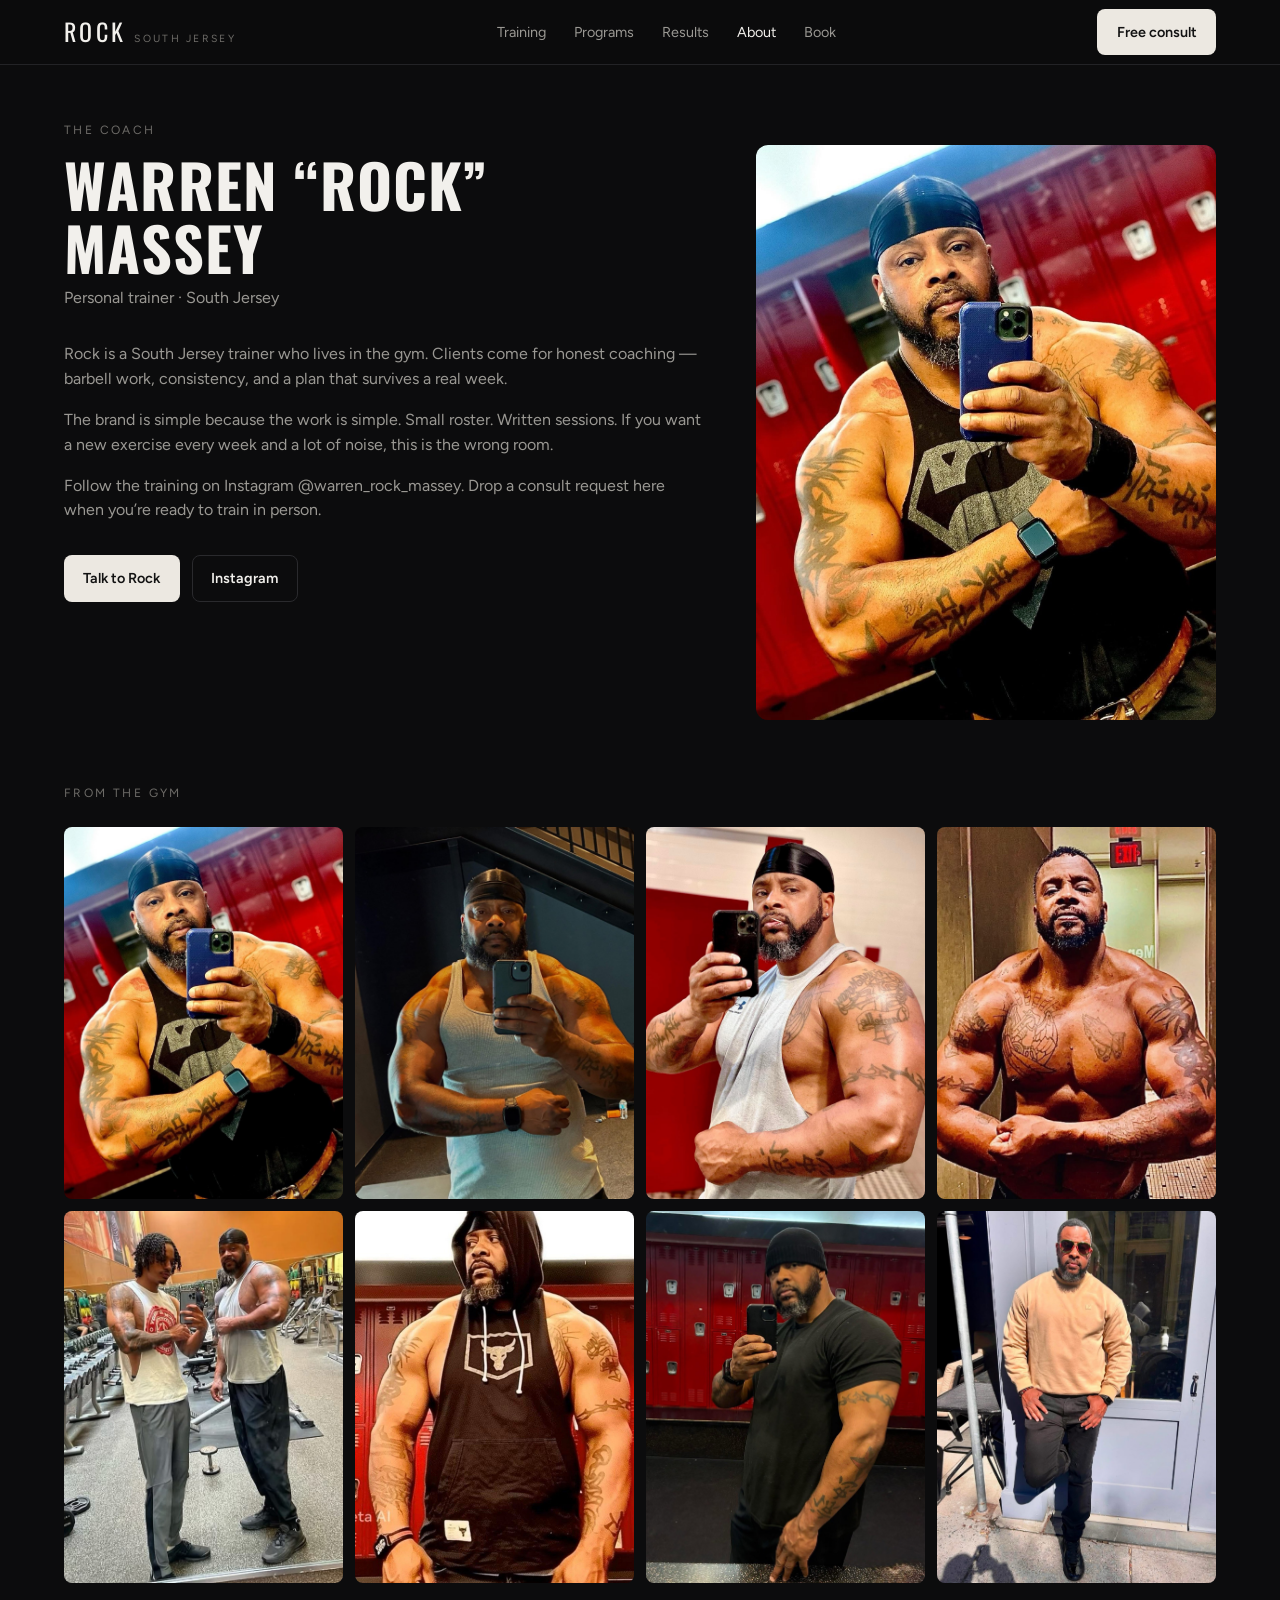
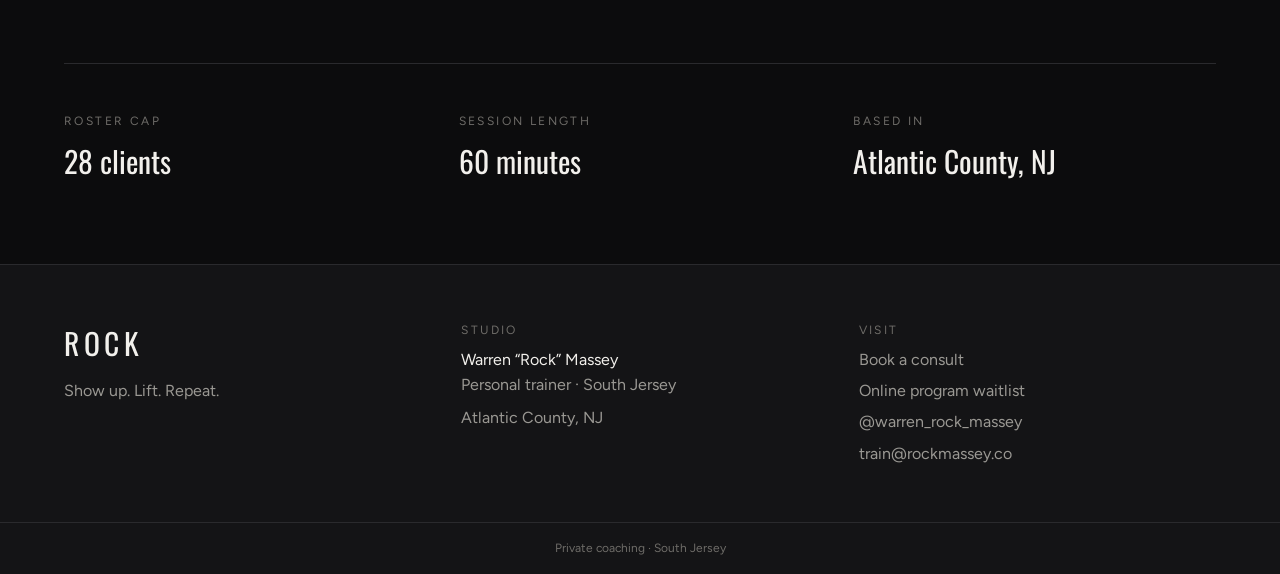
==== about.html @ b159abf5 "Add project files and folders Initial commit with project files" ====
<!DOCTYPE html>
<html lang="en">
  <head>
    <meta charset="UTF-8" />
    <meta name="viewport" content="width=device-width, initial-scale=1" />
    <title>About — ROCK</title>
    <link rel="icon" href="favicon.svg" type="image/svg+xml" />
    <link rel="preconnect" href="https://fonts.googleapis.com" />
    <link rel="preconnect" href="https://fonts.gstatic.com" crossorigin />
    <link href="https://fonts.googleapis.com/css2?family=Figtree:wght@400;500;600&family=Oswald:wght@500;600&display=swap" rel="stylesheet" />
    <link rel="stylesheet" href="css/styles.css" />
  </head>
  <body data-page="about">
    <header class="site-header" data-site-header></header>
    <main class="page">
      <div class="wrap">
        <div class="page-grid">
          <div>
            <p class="kicker">The coach</p>
            <h1>Warren “Rock” Massey</h1>
            <p class="muted" style="margin-top: 0.5rem">Personal trainer · South Jersey</p>
            <div class="muted" style="margin-top: 2rem; display: grid; gap: 1rem">
              <p>Rock is a South Jersey trainer who lives in the gym. Clients come for honest coaching — barbell work, consistency, and a plan that survives a real week.</p>
              <p>The brand is simple because the work is simple. Small roster. Written sessions. If you want a new exercise every week and a lot of noise, this is the wrong room.</p>
              <p>Follow the training on Instagram @warren_rock_massey. Drop a consult request here when you’re ready to train in person.</p>
            </div>
            <div style="display: flex; flex-wrap: wrap; gap: 0.75rem; margin-top: 2rem">
              <a class="btn" href="book.html">Talk to Rock</a>
              <a class="btn btn-outline" href="https://www.instagram.com/warren_rock_massey/" target="_blank" rel="noreferrer">Instagram</a>
            </div>
          </div>
          <img src="images/rock-lockers.jpg" alt="Warren Rock Massey after training" style="width:100%;border-radius:12px;object-fit:cover;object-position:top;margin-top:1.5rem" />
        </div>

        <p class="kicker" style="margin-top: 4rem">From the gym</p>
        <div class="gallery">
          <img src="images/rock-lockers.jpg" alt="Rock after a session, red lockers" />
          <img src="images/rock-coach.jpg" alt="Rock in the gym" />
          <img src="images/rock-tank.jpg" alt="Rock training" />
          <img src="images/rock-physique.jpg" alt="Rock, physique" />
          <img src="images/rock-session.jpg" alt="Training on the gym floor" />
          <img src="images/rock-hood.jpg" alt="Rock in a sleeveless hoodie" />
          <img src="images/rock-beanie.jpg" alt="Rock between sets" />
          <img src="images/rock-street.jpg" alt="Rock outside the gym" />
        </div>

        <div class="stats">
          <div>
            <p class="kicker">Roster cap</p>
            <p>28 clients</p>
          </div>
          <div>
            <p class="kicker">Session length</p>
            <p>60 minutes</p>
          </div>
          <div>
            <p class="kicker">Based in</p>
            <p>Atlantic County, NJ</p>
          </div>
        </div>
      </div>
    </main>
    <footer class="site-footer" data-site-footer></footer>
    <script src="js/site.js"></script>
  </body>
</html>
---- css/styles.css ----
:root {
  --bg: #0c0c0d;
  --surface: #141416;
  --elevated: #1c1c1f;
  --fg: #f2f0ec;
  --muted: #9a9893;
  --subtle: #6e6c68;
  --primary: #ece8e1;
  --primary-fg: #121212;
  --border: #2a2a2d;
  --font: "Figtree", system-ui, sans-serif;
  --display: "Oswald", system-ui, sans-serif;
  --max: 72rem;
  --radius: 12px;
}

* { box-sizing: border-box; }
html { -webkit-font-smoothing: antialiased; }
body {
  margin: 0;
  background: var(--bg);
  color: var(--fg);
  font-family: var(--font);
  line-height: 1.55;
}
img { max-width: 100%; display: block; }
a { color: inherit; text-decoration: none; }
h1, h2, h3 {
  font-family: var(--display);
  letter-spacing: 0.02em;
  line-height: 1.05;
  text-transform: uppercase;
  margin: 0;
}
p { margin: 0; text-wrap: pretty; }
button, .btn { cursor: pointer; font-family: inherit; }
::selection { background: var(--primary); color: var(--primary-fg); }

.wrap {
  width: min(var(--max), calc(100% - 2.5rem));
  margin-inline: auto;
}
.kicker {
  font-size: 0.75rem;
  letter-spacing: 0.2em;
  text-transform: uppercase;
  color: var(--subtle);
}

.site-header {
  position: sticky;
  top: 0;
  z-index: 40;
  border-bottom: 1px solid rgb(42 42 45 / 0.8);
  background: rgb(12 12 13 / 0.9);
  backdrop-filter: blur(12px);
}
.header-inner {
  display: flex;
  align-items: center;
  justify-content: space-between;
  height: 4rem;
}
.logo {
  display: flex;
  align-items: baseline;
  gap: 0.5rem;
}
.logo-name {
  font-family: var(--display);
  font-size: 1.5rem;
  letter-spacing: 0.14em;
}
.logo-region {
  display: none;
  font-size: 0.65rem;
  letter-spacing: 0.22em;
  text-transform: uppercase;
  color: var(--subtle);
}
.nav-desktop {
  display: none;
  gap: 1.75rem;
}
.nav-desktop a { color: var(--muted); font-size: 0.9rem; }
.nav-desktop a:hover,
.nav-desktop a.is-active { color: var(--fg); }
.header-actions { display: flex; align-items: center; gap: 0.75rem; }
.menu-btn {
  display: grid;
  place-items: center;
  width: 2.75rem;
  height: 2.75rem;
  border: 1px solid var(--border);
  border-radius: 8px;
  background: transparent;
  color: var(--fg);
}
.nav-mobile {
  display: none;
  border-top: 1px solid var(--border);
  background: var(--surface);
  padding: 1rem 1.25rem 1.25rem;
}
.nav-mobile.open { display: flex; flex-direction: column; gap: 0.25rem; }
.nav-mobile a { padding: 0.75rem 0.5rem; }

.btn {
  display: inline-flex;
  align-items: center;
  justify-content: center;
  gap: 0.4rem;
  border: 1px solid transparent;
  border-radius: 8px;
  padding: 0.7rem 1.15rem;
  font-size: 0.9rem;
  font-weight: 600;
  background: var(--primary);
  color: var(--primary-fg);
}
.btn:hover { filter: brightness(1.05); }
.btn-lg { padding: 0.9rem 1.4rem; font-size: 1rem; }
.btn-outline {
  background: transparent;
  border-color: var(--border);
  color: var(--fg);
}
.btn-full { width: 100%; }
.desktop-only { display: none; }

.badge {
  display: inline-block;
  border: 1px solid var(--border);
  background: var(--surface);
  color: var(--muted);
  font-size: 0.7rem;
  letter-spacing: 0.12em;
  text-transform: uppercase;
  padding: 0.35rem 0.6rem;
  border-radius: 999px;
  width: fit-content
}

.hero {
  position: relative;
  min-height: 88dvh;
  overflow: hidden;
}
.hero img {
  position: absolute;
  inset: 0;
  width: 100%;
  height: 100%;
  object-fit: cover;
  object-position: right center;
}
.hero-shade {
  position: absolute;
  inset: 0;
  background: linear-gradient(to right, var(--bg) 0%, rgb(12 12 13 / 0.8) 45%, rgb(12 12 13 / 0.15) 100%);
}
.hero-copy {
  position: relative;
  min-height: 88dvh;
  display: flex;
  flex-direction: column;
  justify-content: flex-end;
  padding: 7rem 0 4rem;
}
.hero h1 {
  margin-top: 1.25rem;
  font-size: clamp(3rem, 10vw, 6rem);
  max-width: 16ch;
}
.hero .lede {
  margin-top: 1.25rem;
  max-width: 32rem;
  color: var(--muted);
  font-size: 1.05rem;
}
.hero-actions { display: flex; flex-wrap: wrap; gap: 0.75rem; margin-top: 2rem; }

.section { padding: 5rem 0; }
.section-split { display: grid; gap: 2.5rem; }
.muted { color: var(--muted); }
.steps { display: grid; gap: 1.5rem; }
.step { border-top: 1px solid var(--border); padding-top: 1rem; }
.step-n { font-family: var(--display); font-size: 1.5rem; color: var(--subtle); }

.band {
  border-block: 1px solid var(--border);
  background: var(--surface);
}
.band-grid { display: grid; }
.band-grid img { width: 100%; height: 18rem; object-fit: cover; object-position: top; }
.band-copy { padding: 3.5rem 1.25rem; }
.cards { display: grid; gap: 1rem; }
.card {
  background: var(--surface);
  border: 1px solid var(--border);
  border-radius: var(--radius);
  padding: 1.5rem;
  display: flex;
  flex-direction: column;
}
.card h3 { font-size: 1.85rem; margin-top: 0.75rem; }
.price { font-family: var(--display); font-size: 2.25rem; margin-top: 0.5rem; }
.card ul { margin: 1.1rem 0 0; padding: 0; list-style: none; color: var(--muted); font-size: 0.9rem; }
.card li + li { margin-top: 0.35rem; }
.card .btn { margin-top: 1.5rem; }

.quotes { display: grid; gap: 1.5rem; }
.quote {
  background: var(--bg);
  border: 1px solid var(--border);
  border-radius: var(--radius);
  padding: 1.5rem;
}
.quote footer {
  margin-top: 1.25rem;
  font-size: 0.75rem;
  letter-spacing: 0.08em;
  text-transform: uppercase;
  color: var(--muted);
}
.quote footer span {
  display: block;
  text-transform: none;
  letter-spacing: 0;
  color: var(--subtle);
  margin-top: 0.2rem;
}

.coach-row { display: grid; gap: 2.5rem; align-items: center; }
.coach-row img {
  width: 100%;
  aspect-ratio: 3 / 4;
  object-fit: cover;
  object-position: top;
  border-radius: var(--radius);
}
.rule { height: 1px; background: var(--border); border: 0; margin: 1.5rem 0; }

.cta {
  position: relative;
  overflow: hidden;
  border-top: 1px solid var(--border);
}
.cta img {
  position: absolute;
  inset: 0;
  width: 100%;
  height: 100%;
  object-fit: cover;
  object-position: top;
  opacity: 0.5;
}
.cta-shade { position: absolute; inset: 0; background: rgb(12 12 13 / 0.7); }
.cta .wrap { position: relative; padding: 5rem 0; }
.cta h2 { max-width: 20ch; font-size: clamp(2rem, 5vw, 3rem); }

.page { padding: 3.5rem 0 5rem; }
.page h1 { font-size: clamp(2.5rem, 6vw, 3.75rem); max-width: 18ch; margin-top: 0.75rem; }
.page-lede { margin-top: 1.25rem; max-width: 36rem; color: var(--muted); }
.hero-shot {
  margin-top: 3rem;
  border-radius: var(--radius);
  overflow: hidden;
}
.hero-shot img { width: 100%; height: 22rem; object-fit: cover; object-position: top; }
.gallery {
  display: grid;
  grid-template-columns: 1fr 1fr;
  gap: 0.75rem;
  margin-top: 1.5rem;
}
.gallery img {
  width: 100%;
  aspect-ratio: 3 / 4;
  object-fit: cover;
  object-position: top;
  border-radius: 8px;
}
.stats {
  display: grid;
  gap: 2rem;
  margin-top: 5rem;
  padding-top: 3rem;
  border-top: 1px solid var(--border);
}
.stats p:last-child { font-family: var(--display); font-size: 1.85rem; margin-top: 0.5rem; }

.form {
  background: var(--surface);
  border: 1px solid var(--border);
  border-radius: var(--radius);
  padding: 1.25rem;
  display: grid;
  gap: 1rem;
}
label { display: grid; gap: 0.4rem; font-size: 0.8rem; color: var(--muted); }
input, select, textarea {
  width: 100%;
  border: 1px solid var(--border);
  border-radius: 8px;
  background: var(--elevated);
  color: var(--fg);
  padding: 0.7rem 0.8rem;
  font: inherit;
}
textarea { min-height: 7rem; resize: vertical; }
.form-row { display: grid; gap: 1rem; }
.form-note { font-size: 0.85rem; color: var(--muted); }
.ok {
  display: none;
  border: 1px solid var(--border);
  background: var(--elevated);
  border-radius: var(--radius);
  padding: 2rem;
}

.site-footer { border-top: 1px solid var(--border); background: var(--surface); }
.footer-grid {
  display: grid;
  gap: 2.5rem;
  padding: 3.5rem 0;
}
.footer-name { font-family: var(--display); font-size: 1.85rem; letter-spacing: 0.16em; }
.footer-col .kicker { margin-bottom: 0.5rem; }
.footer-col a { display: block; color: var(--muted); margin-top: 0.4rem; }
.footer-col a:hover { color: var(--fg); }
.footer-bar {
  border-top: 1px solid var(--border);
  padding: 1rem;
  text-align: center;
  font-size: 0.75rem;
  color: var(--subtle);
}

@media (min-width: 640px) {
  .logo-region { display: inline; }
  .nav-desktop { display: flex; }
  .desktop-only { display: inline-flex; }
  .menu-btn { display: none; }
  .hero-copy { justify-content: center; padding-bottom: 6rem; }
  .form-row { grid-template-columns: 1fr 1fr; }
  .hero-shot img { height: 24rem; }
}
@media (min-width: 768px) {
  .cards { grid-template-columns: repeat(3, 1fr); }
  .cards-2 { grid-template-columns: 1fr 1fr; }
  .quotes { grid-template-columns: repeat(3, 1fr); }
  .gallery { grid-template-columns: repeat(4, 1fr); }
  .stats { grid-template-columns: repeat(3, 1fr); }
  .footer-grid { grid-template-columns: 1fr 1fr 1fr; }
}
@media (min-width: 1024px) {
  .section-split { grid-template-columns: 5fr 7fr; }
  .band-grid { grid-template-columns: 1fr 1fr; }
  .band-grid img { height: 100%; min-height: 22rem; }
  .band-copy { padding: 3.5rem 3rem; }
  .coach-row { grid-template-columns: 1fr 1fr; }
  .page-grid { display: grid; grid-template-columns: 7fr 5fr; gap: 3rem; align-items: start; }
}
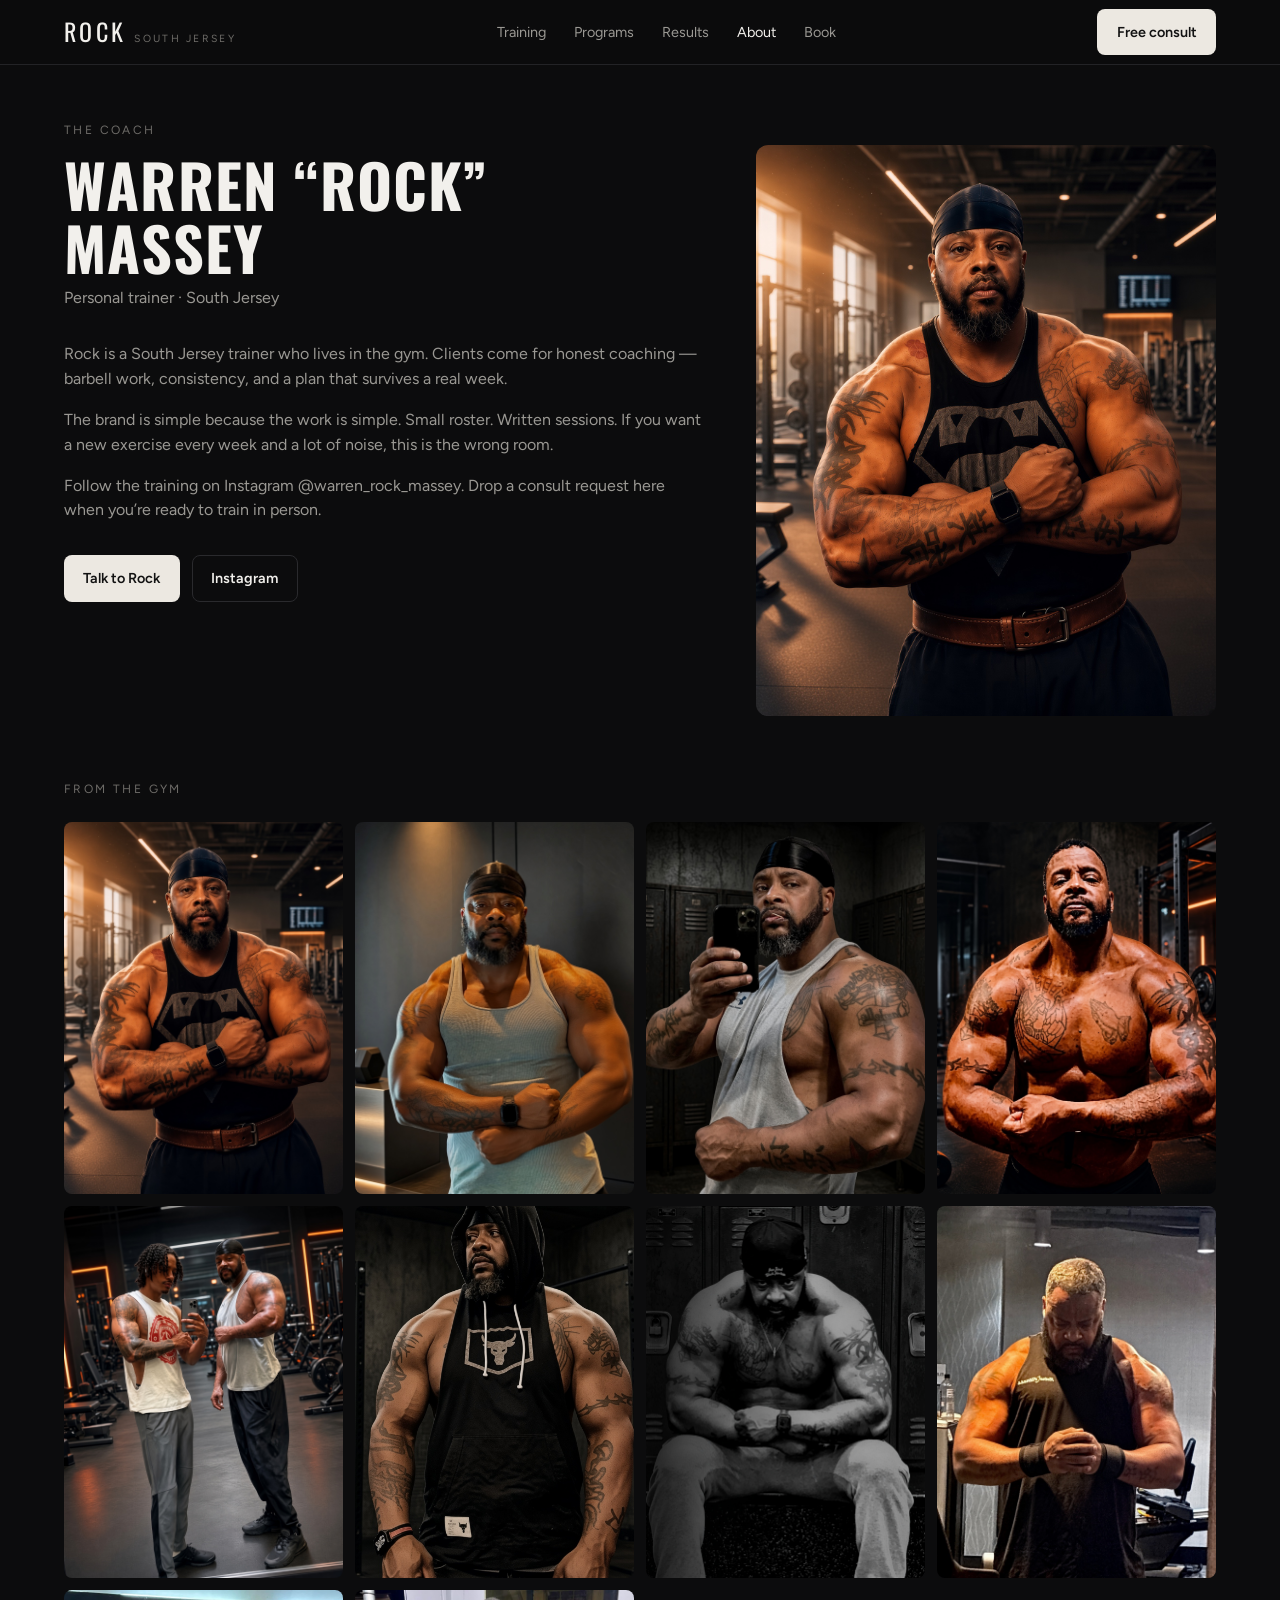
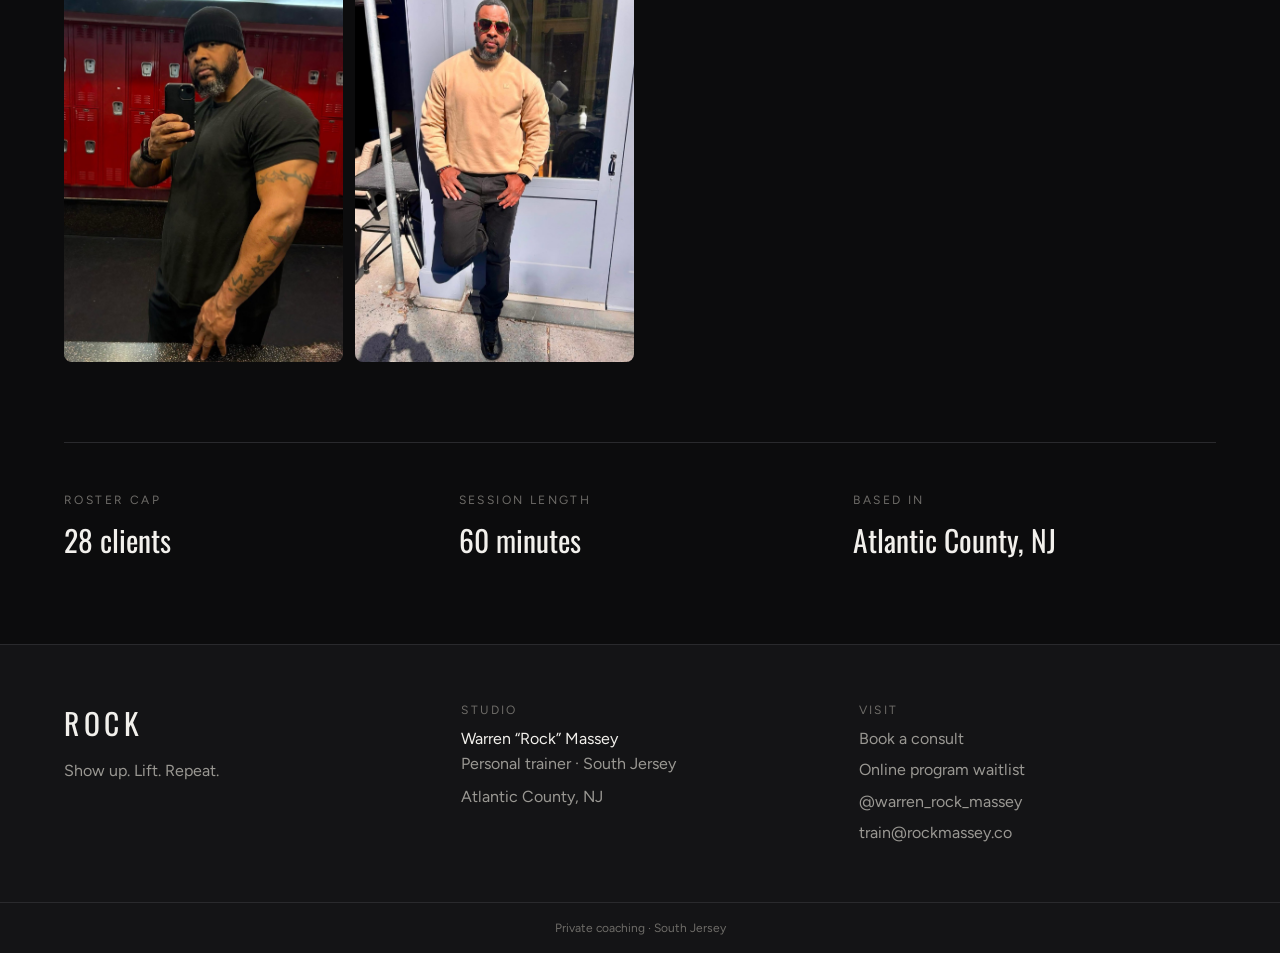
==== commit 019d4418: "Add files via upload" ====
--- a/about.html
+++ b/about.html
@@ -40,6 +40,8 @@
           <img src="images/rock-physique.jpg" alt="Rock, physique" />
           <img src="images/rock-session.jpg" alt="Training on the gym floor" />
           <img src="images/rock-hood.jpg" alt="Rock in a sleeveless hoodie" />
+          <img src="images/rock-lockers-bw.jpg" alt="Rock, black and white portrait" />
+          <img src="images/rock-phone-gym.jpg" alt="Rock focused between sets" />
           <img src="images/rock-beanie.jpg" alt="Rock between sets" />
           <img src="images/rock-street.jpg" alt="Rock outside the gym" />
         </div>
--- a/css/styles.css
+++ b/css/styles.css
@@ -54,6 +54,7 @@
   border-bottom: 1px solid rgb(42 42 45 / 0.8);
   background: rgb(12 12 13 / 0.9);
   backdrop-filter: blur(12px);
+  transition: background 0.3s ease, border-color 0.3s ease, backdrop-filter 0.3s ease;
 }
 .header-inner {
   display: flex;
@@ -82,7 +83,11 @@
   display: none;
   gap: 1.75rem;
 }
-.nav-desktop a { color: var(--muted); font-size: 0.9rem; }
+.nav-desktop a {
+  color: var(--muted);
+  font-size: 0.9rem;
+  transition: color 0.25s ease;
+}
 .nav-desktop a:hover,
 .nav-desktop a.is-active { color: var(--fg); }
 .header-actions { display: flex; align-items: center; gap: 0.75rem; }
@@ -117,8 +122,17 @@
   font-weight: 600;
   background: var(--primary);
   color: var(--primary-fg);
-}
-.btn:hover { filter: brightness(1.05); }
+  transition: filter 0.25s ease, transform 0.25s ease, border-color 0.25s ease, box-shadow 0.25s ease;
+}
+.btn:hover {
+  filter: brightness(1.08);
+  transform: translateY(-2px);
+  box-shadow: 0 8px 24px rgb(0 0 0 / 0.35);
+}
+.btn-outline:hover {
+  border-color: var(--muted);
+  filter: none;
+}
 .btn-lg { padding: 0.9rem 1.4rem; font-size: 1rem; }
 .btn-outline {
   background: transparent;
@@ -130,6 +144,7 @@
 
 .badge {
   display: inline-block;
+  width: fit-content;
   border: 1px solid var(--border);
   background: var(--surface);
   color: var(--muted);
@@ -138,7 +153,6 @@
   text-transform: uppercase;
   padding: 0.35rem 0.6rem;
   border-radius: 999px;
-  width: fit-content
 }
 
 .hero {
@@ -153,6 +167,12 @@
   height: 100%;
   object-fit: cover;
   object-position: right center;
+  transform: scale(1);
+  animation: heroKenBurns 18s ease-out forwards;
+}
+@keyframes heroKenBurns {
+  from { transform: scale(1); }
+  to { transform: scale(1.08); }
 }
 .hero-shade {
   position: absolute;
@@ -180,6 +200,119 @@
 }
 .hero-actions { display: flex; flex-wrap: wrap; gap: 0.75rem; margin-top: 2rem; }
 
+/* Staggered hero load-in */
+.hero-copy .badge,
+.hero-copy h1,
+.hero-copy .lede,
+.hero-copy .hero-actions {
+  opacity: 0;
+  transform: translateY(18px);
+  animation: heroFadeUp 0.85s cubic-bezier(0.22, 1, 0.36, 1) forwards;
+}
+.hero-copy .badge { animation-delay: 0.15s; }
+.hero-copy h1 { animation-delay: 0.32s; }
+.hero-copy .lede { animation-delay: 0.48s; }
+.hero-copy .hero-actions { animation-delay: 0.64s; }
+@keyframes heroFadeUp {
+  to {
+    opacity: 1;
+    transform: translateY(0);
+  }
+}
+@media (prefers-reduced-motion: reduce) {
+  .hero img { animation: none; }
+  .hero-copy .badge,
+  .hero-copy h1,
+  .hero-copy .lede,
+  .hero-copy .hero-actions {
+    opacity: 1;
+    transform: none;
+    animation: none;
+  }
+  .reveal { opacity: 1; transform: none; transition: none; }
+}
+
+
+/* Page hero load-in (inner pages) */
+.page-hero-copy .badge,
+.page-hero-copy h1,
+.page-hero-copy .lede {
+  opacity: 0;
+  transform: translateY(14px);
+  animation: heroFadeUp 0.8s cubic-bezier(0.22, 1, 0.36, 1) forwards;
+}
+.page-hero-copy .badge { animation-delay: 0.12s; }
+.page-hero-copy h1 { animation-delay: 0.28s; }
+.page-hero-copy .lede { animation-delay: 0.42s; }
+.page-hero img {
+  transform: scale(1);
+  animation: heroKenBurns 20s ease-out forwards;
+}
+@media (prefers-reduced-motion: reduce) {
+  .page-hero img { animation: none; }
+  .page-hero-copy .badge,
+  .page-hero-copy h1,
+  .page-hero-copy .lede {
+    opacity: 1;
+    transform: none;
+    animation: none;
+  }
+}
+
+/* Scroll reveal for sections below hero */
+.reveal {
+  opacity: 0;
+  transform: translateY(28px);
+  transition: opacity 0.7s cubic-bezier(0.22, 1, 0.36, 1), transform 0.7s cubic-bezier(0.22, 1, 0.36, 1);
+}
+.reveal.is-visible {
+  opacity: 1;
+  transform: translateY(0);
+}
+
+/* Shorter cinematic banner for inner pages */
+.page-hero {
+  position: relative;
+  min-height: 52dvh;
+  overflow: hidden;
+  border-bottom: 1px solid var(--border);
+}
+.page-hero img {
+  position: absolute;
+  inset: 0;
+  width: 100%;
+  height: 100%;
+  object-fit: cover;
+  object-position: center center;
+}
+.page-hero-shade {
+  position: absolute;
+  inset: 0;
+  background: linear-gradient(to right, var(--bg) 0%, rgb(12 12 13 / 0.85) 42%, rgb(12 12 13 / 0.25) 100%);
+}
+.page-hero-copy {
+  position: relative;
+  min-height: 52dvh;
+  display: flex;
+  flex-direction: column;
+  justify-content: flex-end;
+  padding: 6rem 0 3rem;
+}
+.page-hero h1 {
+  margin-top: 1rem;
+  font-size: clamp(2.4rem, 6vw, 4rem);
+  max-width: 16ch;
+}
+.page-hero .lede {
+  margin-top: 1rem;
+  max-width: 34rem;
+  color: var(--muted);
+  font-size: 1.05rem;
+}
+@media (min-width: 640px) {
+  .page-hero-copy { justify-content: center; padding-bottom: 4rem; }
+}
+
 .section { padding: 5rem 0; }
 .section-split { display: grid; gap: 2.5rem; }
 .muted { color: var(--muted); }
@@ -202,6 +335,16 @@
   padding: 1.5rem;
   display: flex;
   flex-direction: column;
+  transition: transform 0.25s ease, border-color 0.25s ease, box-shadow 0.25s ease;
+}
+.card:hover {
+  transform: translateY(-3px);
+  border-color: #3a3a3e;
+  box-shadow: 0 12px 32px rgb(0 0 0 / 0.35);
+}
+@media (prefers-reduced-motion: reduce) {
+  .card { transition: none; }
+  .card:hover { transform: none; box-shadow: none; }
 }
 .card h3 { font-size: 1.85rem; margin-top: 0.75rem; }
 .price { font-family: var(--display); font-size: 2.25rem; margin-top: 0.5rem; }
@@ -215,6 +358,10 @@
   border: 1px solid var(--border);
   border-radius: var(--radius);
   padding: 1.5rem;
+  transition: border-color 0.25s ease;
+}
+.quote:hover {
+  border-color: #3a3a3e;
 }
 .quote footer {
   margin-top: 1.25rem;
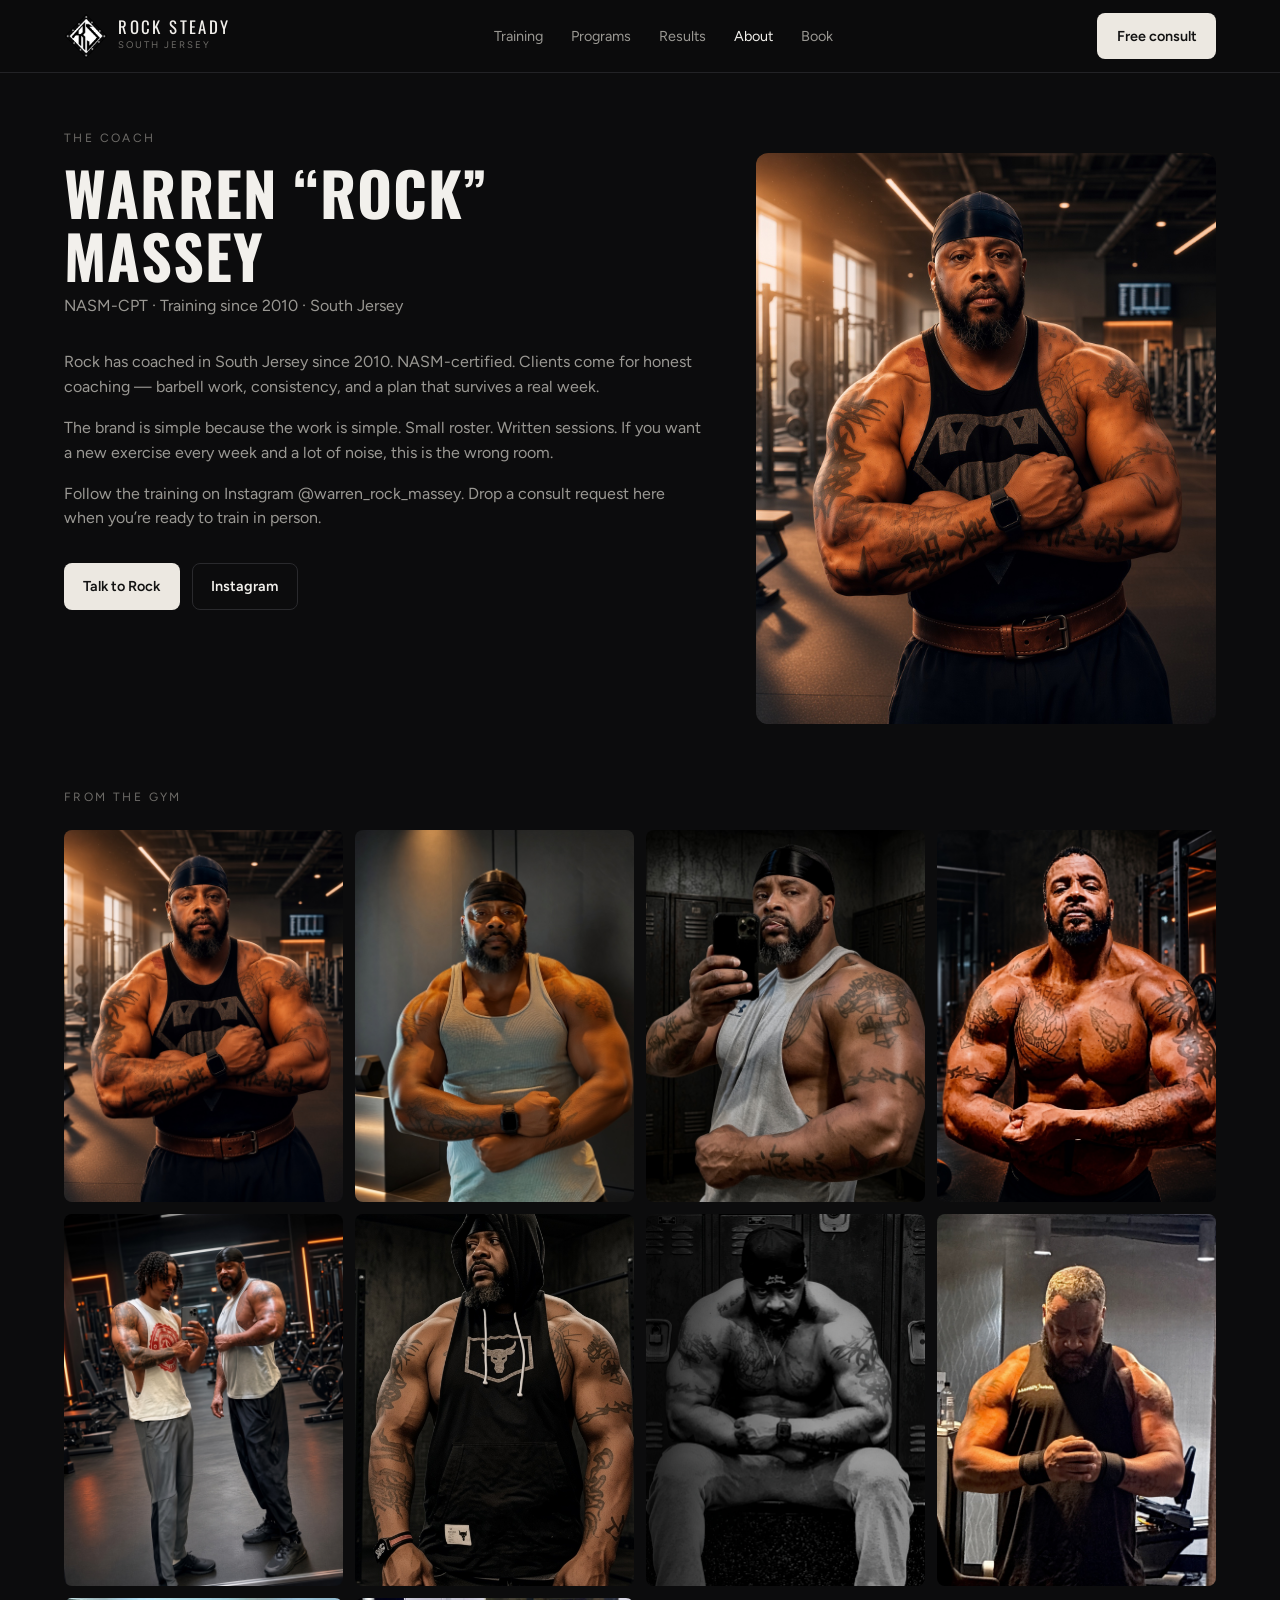
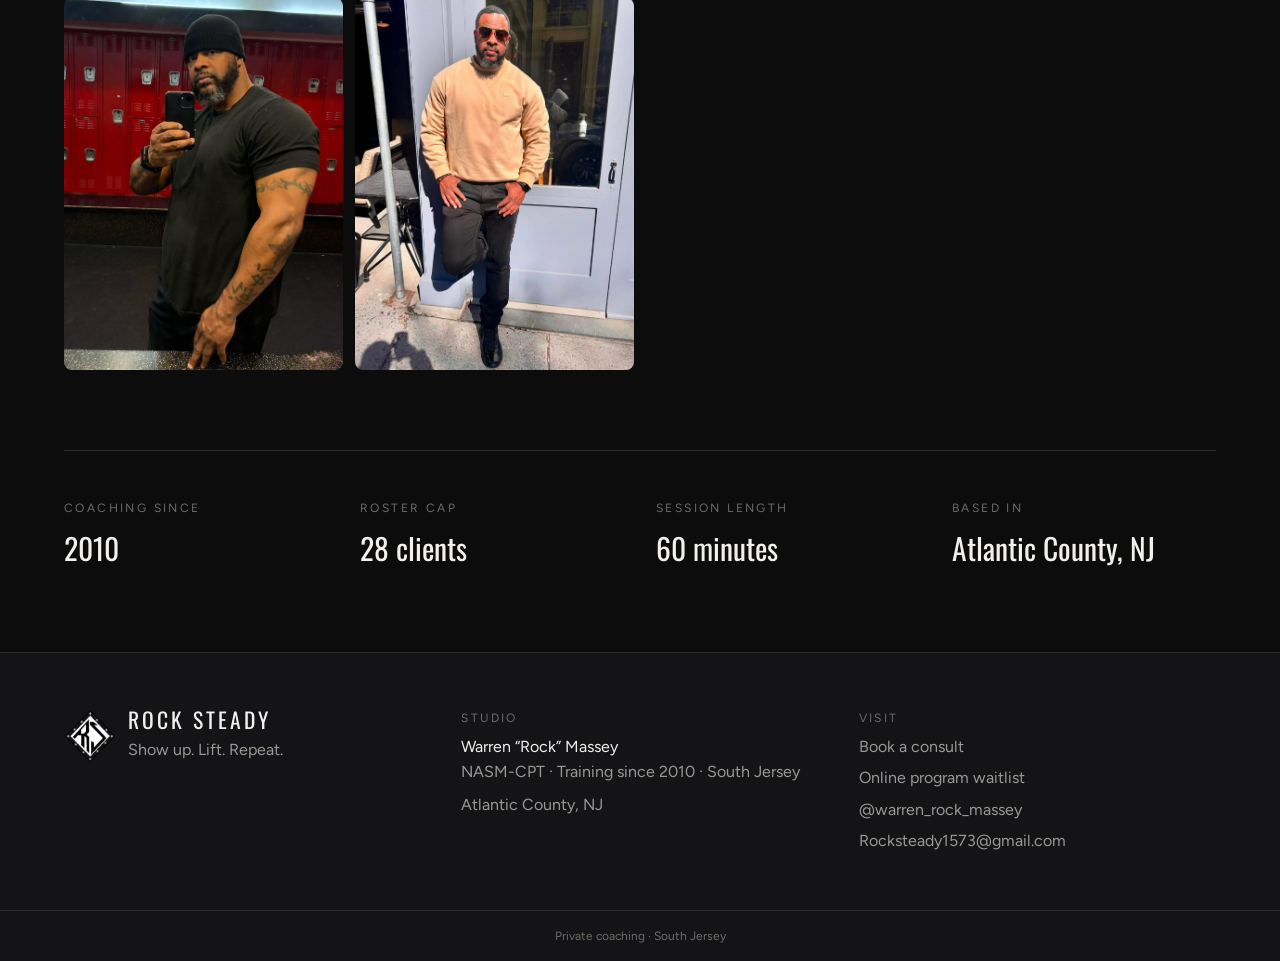
==== commit 80093072: "Logo, Email, About me updates Update Logo, About Me page (NASM cerfitication), Contact information (" ====
--- a/about.html
+++ b/about.html
@@ -18,9 +18,9 @@
           <div>
             <p class="kicker">The coach</p>
             <h1>Warren “Rock” Massey</h1>
-            <p class="muted" style="margin-top: 0.5rem">Personal trainer · South Jersey</p>
+            <p class="muted" style="margin-top: 0.5rem">NASM-CPT · Training since 2010 · South Jersey</p>
             <div class="muted" style="margin-top: 2rem; display: grid; gap: 1rem">
-              <p>Rock is a South Jersey trainer who lives in the gym. Clients come for honest coaching — barbell work, consistency, and a plan that survives a real week.</p>
+              <p>Rock has coached in South Jersey since 2010. NASM-certified. Clients come for honest coaching — barbell work, consistency, and a plan that survives a real week.</p>
               <p>The brand is simple because the work is simple. Small roster. Written sessions. If you want a new exercise every week and a lot of noise, this is the wrong room.</p>
               <p>Follow the training on Instagram @warren_rock_massey. Drop a consult request here when you’re ready to train in person.</p>
             </div>
@@ -46,7 +46,11 @@
           <img src="images/rock-street.jpg" alt="Rock outside the gym" />
         </div>
 
-        <div class="stats">
+        <div class="stats" style="grid-template-columns: repeat(auto-fit, minmax(10rem, 1fr))">
+          <div>
+            <p class="kicker">Coaching since</p>
+            <p>2010</p>
+          </div>
           <div>
             <p class="kicker">Roster cap</p>
             <p>28 clients</p>
--- a/css/styles.css
+++ b/css/styles.css
@@ -60,22 +60,34 @@
   display: flex;
   align-items: center;
   justify-content: space-between;
-  height: 4rem;
+  height: 4.5rem;
 }
 .logo {
   display: flex;
-  align-items: baseline;
-  gap: 0.5rem;
+  align-items: center;
+  gap: 0.65rem;
+}
+.logo-mark {
+  width: 2.75rem;
+  height: 2.75rem;
+  object-fit: contain;
+  flex-shrink: 0;
+}
+.logo-text {
+  display: flex;
+  flex-direction: column;
+  gap: 0.15rem;
 }
 .logo-name {
   font-family: var(--display);
-  font-size: 1.5rem;
+  font-size: 1.05rem;
   letter-spacing: 0.14em;
+  line-height: 1;
 }
 .logo-region {
   display: none;
-  font-size: 0.65rem;
-  letter-spacing: 0.22em;
+  font-size: 0.6rem;
+  letter-spacing: 0.2em;
   text-transform: uppercase;
   color: var(--subtle);
 }
@@ -472,7 +484,17 @@
   gap: 2.5rem;
   padding: 3.5rem 0;
 }
-.footer-name { font-family: var(--display); font-size: 1.85rem; letter-spacing: 0.16em; }
+.footer-brand {
+  display: flex;
+  align-items: center;
+  gap: 0.75rem;
+}
+.footer-brand img {
+  width: 3.25rem;
+  height: 3.25rem;
+  object-fit: contain;
+}
+.footer-name { font-family: var(--display); font-size: 1.35rem; letter-spacing: 0.14em; line-height: 1; }
 .footer-col .kicker { margin-bottom: 0.5rem; }
 .footer-col a { display: block; color: var(--muted); margin-top: 0.4rem; }
 .footer-col a:hover { color: var(--fg); }
